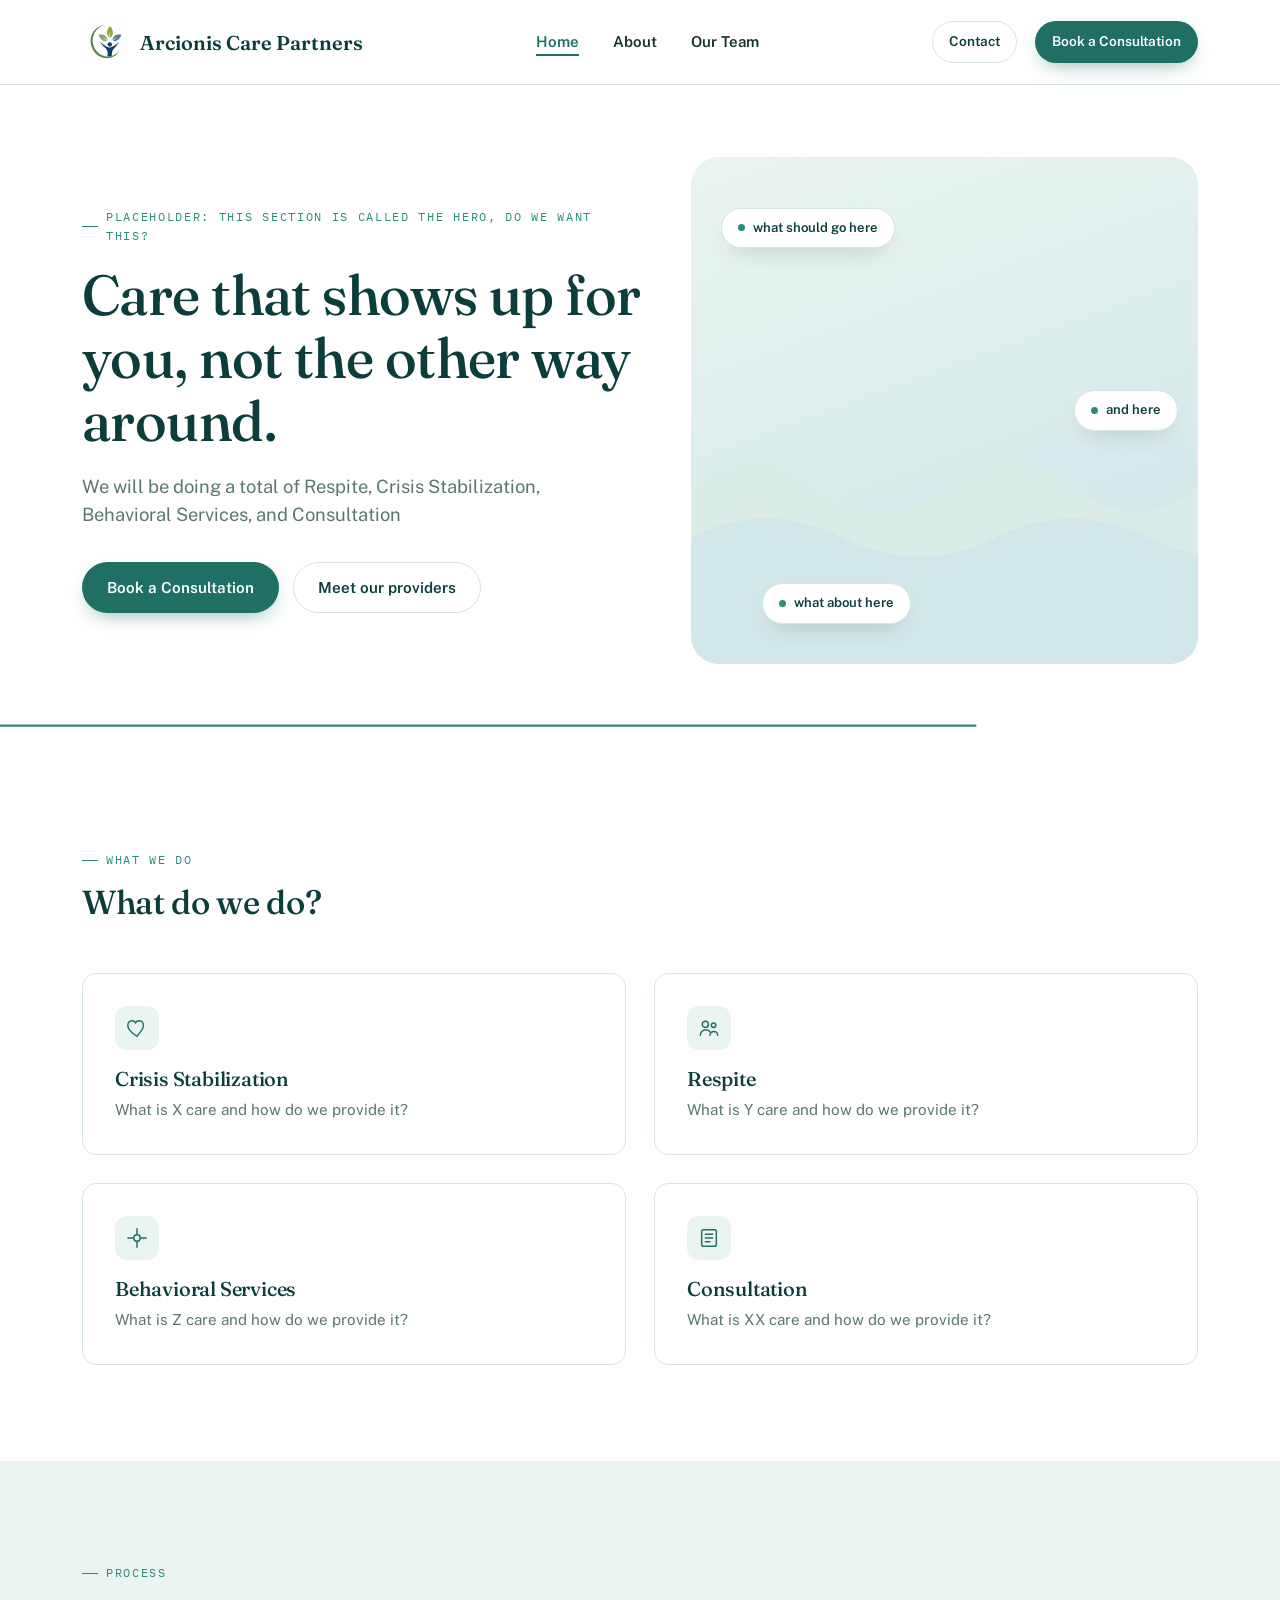
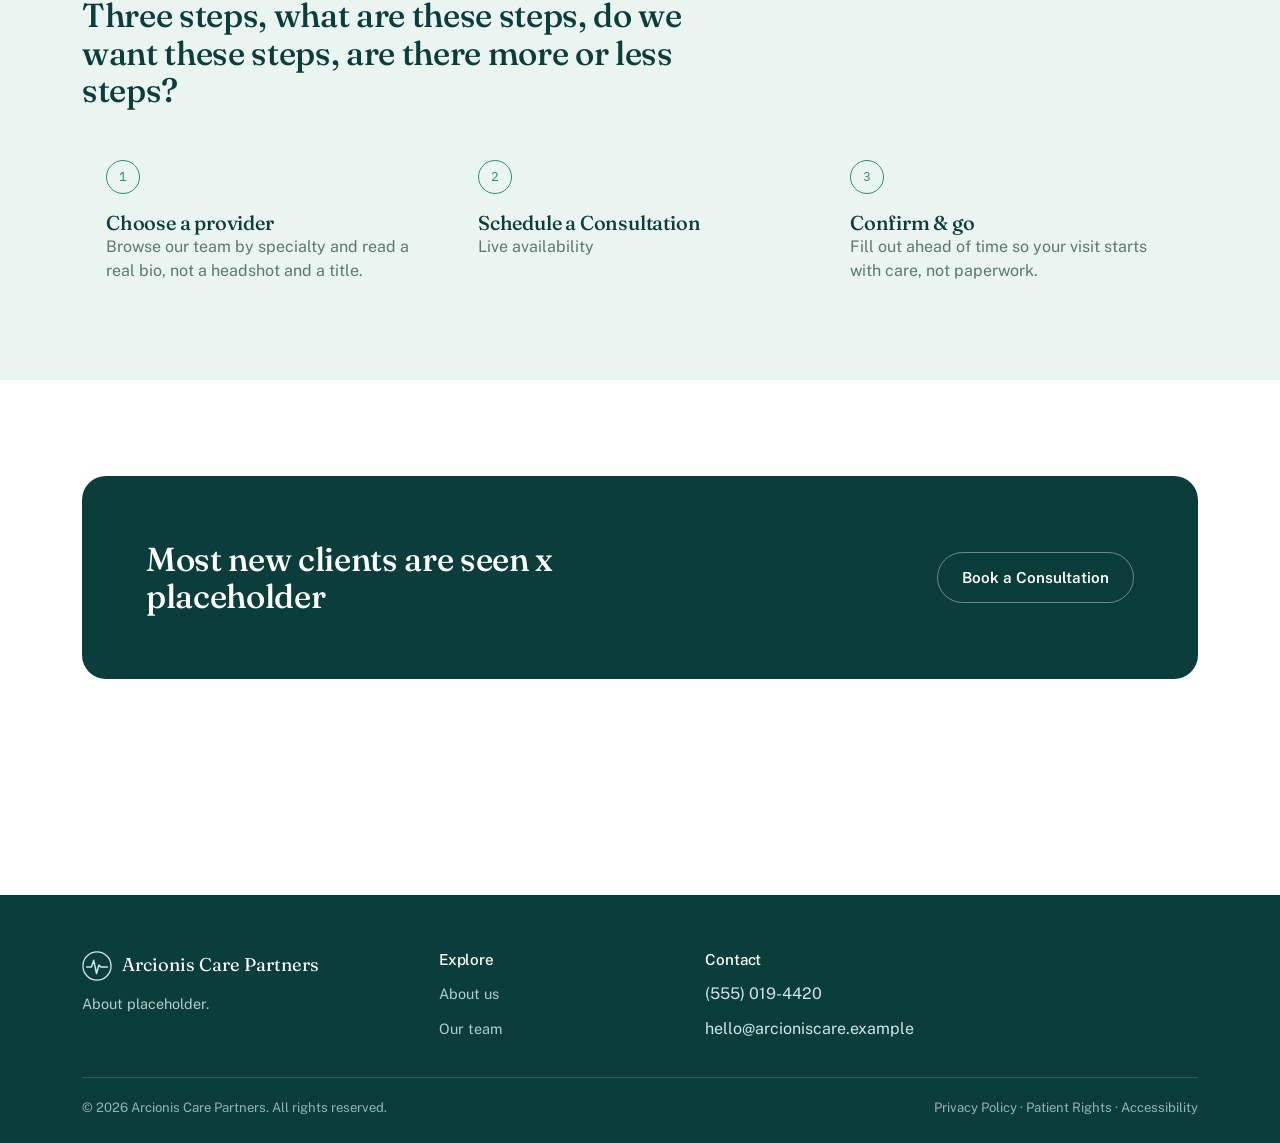
==== index.html @ d5ccbe26 "changed divider and hero art" ====
<!DOCTYPE html>
<html lang="en">
<head>
<meta charset="UTF-8">
<meta name="viewport" content="width=device-width, initial-scale=1.0">
<title>Arcionis Care Partners — Care that shows up for you</title>
<link rel="stylesheet" href="styles.css">
</head>
<body>

<header class="site-header">
  <nav class="nav">
    <a href="index.html" class="brand">
      <img src="logo.svg" alt="Arcionis Care Partners" class="brand-mark" style="width: 48px; height: 48px;">
      Arcionis Care Partners
    </a>
    <ul class="nav-links">
      <li><a href="index.html" class="active">Home</a></li>
      <li><a href="about.html">About</a></li>
      <li><a href="team.html">Our Team</a></li>
    </ul>
    <div class="nav-cta">
      <a href="contact.html" class="btn btn-ghost btn-sm">Contact</a>
      <a href="contact.html" class="btn btn-primary btn-sm">Book a Consultation</a>
      <button class="nav-toggle" aria-label="Toggle menu"><span></span><span></span><span></span></button>
    </div>
  </nav>
</header>

<main>

  <!-- HERO -->
  <section class="hero">
    <div class="wrap hero-grid">
      <div>
        <span class="eyebrow">placeholder: this section is called the hero, do we want this?</span>
        <h1>Care that shows up for you, not the other way around.</h1>
        <p class="lede">We will be doing a total of Respite, Crisis Stabilization, Behavioral Services, and Consultation
</p>
        <div class="hero-cta">
          <a href="contact.html" class="btn btn-primary">Book a Consultation</a>
          <a href="team.html" class="btn btn-ghost">Meet our providers</a>
        </div>
      </div>
      <div class="hero-art">
        <svg viewBox="0 0 400 400" xmlns="http://www.w3.org/2000/svg">
          
          <path d="M0 260 Q 50 220 100 260 T 200 260 T 300 260 T 400 260 V400 H0 Z" fill="#DDEEE9" opacity="0.8"/>
          <path d="M0 300 Q 60 270 120 300 T 240 300 T 360 300 T 480 300 V400 H0 Z" fill="#CFE6EA" opacity="0.7"/>
          <path d="M20 170 H90 L110 120 L150 220 L175 150 L195 170 H260" fill="none" stroke="url(#waveGrad)" stroke-width="4" stroke-linecap="round" stroke-linejoin="round"/>

        </svg>
        <div class="chip chip-1"><span class="dot"></span>what should go here</div>
        <div class="chip chip-2"><span class="dot"></span>and here</div>
        <div class="chip chip-3"><span class="dot"></span>what about here</div>
      </div>
    </div>
  </section>

  <svg class="vital-divider" viewBox="0 0 1180 40" preserveAspectRatio="none">
    <path d="M0 20 H1180" fill="none" stroke="currentColor" stroke-width="2"/>
  </svg>

  <!-- SERVICES -->
  <section>
    <div class="wrap">
      <div class="section-head">
        <span class="eyebrow">What we do</span>
        <h2>What do we do?</h2>
      </div>
      <div class="grid-2">
        <div class="card">
          <div class="card-icon">
            <svg width="22" height="22" viewBox="0 0 24 24" fill="none"><path d="M12 21s-7-4.5-9.5-9C1 8 2.5 4 6.5 4c2 0 3.3 1 4 2.2C11.2 5 12.5 4 14.5 4 18.5 4 20 8 18.5 12 16 16.5 12 21 12 21z" stroke="#1F6F64" stroke-width="1.6" fill="none"/></svg>
          </div>
          <h3>Crisis Stabilization</h3>
          <p>What is X care and how do we provide it?</p>
        </div>
        <div class="card">
          <div class="card-icon">
            <svg width="22" height="22" viewBox="0 0 24 24" fill="none"><circle cx="8" cy="8" r="3.4" stroke="#1F6F64" stroke-width="1.6"/><circle cx="17" cy="9" r="2.4" stroke="#1F6F64" stroke-width="1.6"/><path d="M2.5 20c0-3.3 2.6-6 6-6 2 0 3.7 1 4.8 2.5M13 20c0-2.4 1.9-4.3 4.3-4.3s4.2 1.9 4.2 4.3" stroke="#1F6F64" stroke-width="1.6" fill="none" stroke-linecap="round"/></svg>
          </div>
          <h3>Respite</h3>
          <p>What is Y care and how do we provide it?</p>
        </div>
        <div class="card">
          <div class="card-icon">
            <svg width="22" height="22" viewBox="0 0 24 24" fill="none"><path d="M12 2v6M12 16v6M2 12h6M16 12h6" stroke="#1F6F64" stroke-width="1.6" stroke-linecap="round"/><circle cx="12" cy="12" r="3.5" stroke="#1F6F64" stroke-width="1.6"/></svg>
          </div>
          <h3>Behavioral Services</h3>
          <p>What is Z care and how do we provide it?</p>
        </div>
        <div class="card">
          <div class="card-icon">
            <svg width="22" height="22" viewBox="0 0 24 24" fill="none"><rect x="4" y="3" width="16" height="18" rx="2" stroke="#1F6F64" stroke-width="1.6"/><path d="M8 8h8M8 12h8M8 16h5" stroke="#1F6F64" stroke-width="1.6" stroke-linecap="round"/></svg>
          </div>
          <h3>Consultation</h3>
          <p>What is XX care and how do we provide it?</p>
        </div>
        
      </div>
    </div>
  </section>

  <!-- PROCESS -->
  <section class="section-mint">
    <div class="wrap">
      <div class="section-head">
        <span class="eyebrow">Process</span>
        <h2>Three steps, what are these steps, do we want these steps, are there more or less steps?</h2>
      </div>
      <div class="steps">
        <div class="step">
          <div class="step-line"></div>
          <div class="step-num">1</div>
          <h3>Choose a provider</h3>
          <p>Browse our team by specialty and read a real bio, not a headshot and a title.</p>
        </div>
        <div class="step">
          <div class="step-line"></div>
          <div class="step-num">2</div>
          <h3>Schedule a Consultation</h3>
          <p>Live availability</p>
        </div>
        <div class="step">
          <div class="step-line"></div>
          <div class="step-num">3</div>
          <h3>Confirm &amp; go</h3>
          <p>Fill out ahead of time so your visit starts with care, not paperwork.</p>
        </div>
      </div>
    </div>
  </section>

  <!-- CTA -->
  <section>
    <div class="wrap">
      <div class="cta-band">
        <h2>Most new clients are seen x placeholder</h2>
        <a href="contact.html" class="btn btn-ghost">Book a Consultation</a>
      </div>
    </div>
  </section>

</main>

<footer class="site-footer">
  <div class="wrap">
    <div class="footer-grid">
      <div>
        <div class="footer-brand">
          <svg class="brand-mark" viewBox="0 0 32 32" fill="none">
            <circle cx="16" cy="16" r="15" stroke="#CFE6EA" stroke-width="1.4"/>
            <path d="M5 17h5l2.5-7 3 14 2.5-9 2 2h7" stroke="#CFE6EA" stroke-width="1.6" fill="none" stroke-linecap="round" stroke-linejoin="round"/>
          </svg>
          Arcionis Care Partners
        </div>
        <p>About placeholder.</p>
      </div>
      <div>
        <h4>Explore</h4>
        <ul>
          <li><a href="about.html">About us</a></li>
          <li><a href="team.html">Our team</a></li>

        </ul>
      </div>
      
      <div>
        <h4>Contact</h4>
        <ul>
          <li>(555) 019-4420</li>
          <li>hello@arcioniscare.example</li>
        </ul>
      </div>
    </div>
    <div class="footer-bottom">
      <span>© 2026 Arcionis Care Partners. All rights reserved.</span>
      <span>Privacy Policy · Patient Rights · Accessibility</span>
    </div>
  </div>
</footer>

<script src="script.js"></script>
</body>
</html>
---- styles.css ----
/* ===========================================================
   Meridian Health — Design System
   Palette: deep teal / sea green / sky blue / mint / white
   Display: Fraunces (warm humanist serif, used sparingly)
   Body: Public Sans
   Utility: IBM Plex Mono (eyebrows, tags, data)
=========================================================== */

@import url('https://fonts.googleapis.com/css2?family=Fraunces:opsz,wght@9..144,400;9..144,500;9..144,600&family=Public+Sans:wght@400;500;600;700&family=IBM+Plex+Mono:wght@500&display=swap');

:root{
  --deep-teal: #0B3D3A;
  --teal: #1F6F64;
  --teal-bright: #2C8C7C;
  --sky: #5FA3B8;
  --sky-pale: #CFE6EA;
  --mint: #EAF4F0;
  --white: #FFFFFF;
  --ink: #15302C;
  --muted: #5C7770;
  --line: #D6E6E1;

  --font-display: 'Fraunces', serif;
  --font-body: 'Public Sans', sans-serif;
  --font-mono: 'IBM Plex Mono', monospace;

  --max-width: 1180px;
  --radius: 14px;
}

*{ box-sizing: border-box; margin: 0; padding: 0; }

html{ scroll-behavior: smooth; }

body{
  font-family: var(--font-body);
  color: var(--ink);
  background: var(--white);
  line-height: 1.55;
  -webkit-font-smoothing: antialiased;
}

img{ max-width: 100%; display: block; }

a{ color: inherit; text-decoration: none; }

.wrap{
  max-width: var(--max-width);
  margin: 0 auto;
  padding: 0 32px;
}

.eyebrow{
  font-family: var(--font-mono);
  font-size: 12px;
  letter-spacing: 0.14em;
  text-transform: uppercase;
  color: var(--teal-bright);
  display: inline-flex;
  align-items: center;
  gap: 8px;
}
.eyebrow::before{
  content: "";
  width: 16px;
  height: 1px;
  background: var(--teal-bright);
}

h1, h2, h3, h4{
  font-family: var(--font-display);
  color: var(--deep-teal);
  font-weight: 500;
  line-height: 1.12;
  letter-spacing: -0.01em;
}

h1{ font-size: clamp(2.4rem, 4.4vw, 3.6rem); font-weight: 500; }
h2{ font-size: clamp(1.7rem, 2.6vw, 2.35rem); }
h3{ font-size: 1.25rem; }

p{ color: var(--muted); }

.lede{
  font-size: 1.15rem;
  color: var(--muted);
  max-width: 46ch;
}

/* ---------- Buttons ---------- */
.btn{
  display: inline-flex;
  align-items: center;
  gap: 8px;
  font-family: var(--font-body);
  font-weight: 600;
  font-size: 0.95rem;
  padding: 13px 24px;
  border-radius: 999px;
  border: 1px solid transparent;
  cursor: pointer;
  transition: transform 0.15s ease, background 0.2s ease, box-shadow 0.2s ease;
}
.btn-primary{
  background: var(--teal);
  color: var(--white);
  box-shadow: 0 8px 20px -8px rgba(31,111,100,0.55);
}
.btn-primary:hover{ background: var(--deep-teal); transform: translateY(-1px); }

.btn-ghost{
  background: transparent;
  border-color: var(--line);
  color: var(--deep-teal);
}
.btn-ghost:hover{ border-color: var(--teal); background: var(--mint); }

.btn-sm{ padding: 9px 16px; font-size: 0.85rem; }

/* ---------- Header / Nav ---------- */
.site-header{
  position: sticky;
  top: 0;
  z-index: 50;
  background: rgba(255,255,255,0.9);
  backdrop-filter: blur(10px);
  border-bottom: 1px solid var(--line);
}
.nav{
  display: flex;
  align-items: center;
  justify-content: space-between;
  padding: 18px 32px;
  max-width: var(--max-width);
  margin: 0 auto;
}
.brand{
  display: flex;
  align-items: center;
  gap: 10px;
  font-family: var(--font-display);
  font-size: 1.25rem;
  color: var(--deep-teal);
  font-weight: 600;
}
.brand-mark{ width: 30px; height: 30px; flex-shrink: 0; }

.nav-links{
  display: flex;
  align-items: center;
  gap: 34px;
  list-style: none;
}
.nav-links a{
  font-size: 0.94rem;
  font-weight: 600;
  color: var(--ink);
  position: relative;
  padding: 4px 0;
}
.nav-links a.active{ color: var(--teal); }
.nav-links a::after{
  content: "";
  position: absolute;
  left: 0; bottom: -2px;
  width: 0; height: 2px;
  background: var(--teal);
  transition: width 0.2s ease;
}
.nav-links a:hover::after, .nav-links a.active::after{ width: 100%; }

.nav-cta{ display: flex; align-items: center; gap: 18px; }

.nav-toggle{
  display: none;
  background: none;
  border: none;
  cursor: pointer;
  padding: 6px;
}
.nav-toggle span{
  display: block;
  width: 22px;
  height: 2px;
  background: var(--deep-teal);
  margin: 5px 0;
}

/* ---------- Footer ---------- */
.site-footer{
  background: var(--deep-teal);
  color: var(--sky-pale);
  padding: 56px 0 24px;
  margin-top: 120px;
}
.footer-grid{
  display: grid;
  grid-template-columns: 1.4fr 1fr 1fr 1fr;
  gap: 40px;
  padding-bottom: 36px;
  border-bottom: 1px solid rgba(255,255,255,0.14);
}
.footer-grid h4{ color: var(--white); font-size: 0.95rem; margin-bottom: 14px; font-family: var(--font-body); }
.footer-grid p, .footer-grid a{ color: var(--sky-pale); font-size: 0.9rem; opacity: 0.85; }
.footer-grid ul{ list-style: none; display: flex; flex-direction: column; gap: 10px; }
.footer-grid a:hover{ opacity: 1; text-decoration: underline; }
.footer-brand{ display: flex; align-items: center; gap: 10px; font-family: var(--font-display); color: var(--white); font-size: 1.15rem; margin-bottom: 12px; }
.footer-bottom{
  display: flex;
  justify-content: space-between;
  padding-top: 20px;
  font-size: 0.82rem;
  opacity: 0.7;
}

/* ---------- Section scaffolding ---------- */
section{ padding: 96px 0; }
.section-mint{ background: var(--mint); }
.section-head{ max-width: 640px; margin-bottom: 52px; }
.section-head h2{ margin-top: 14px; }

/* ---------- Signature: the Vital Line ---------- */
/* A pulse that resolves into a still water wave — the throughline motif */
.vital-divider{ display: block; width: 100%; height: auto; margin: 0; }
.vital-divider path{
  stroke: var(--teal-bright);
  stroke-width: 2;
  fill: none;
  stroke-dasharray: 900;
  stroke-dashoffset: 900;
  animation: draw 2.2s ease forwards;
}
@keyframes draw{ to{ stroke-dashoffset: 0; } }

/* ---------- Hero ---------- */
.hero{
  padding: 72px 0 40px;
  overflow: hidden;
}
.hero-grid{
  display: grid;
  grid-template-columns: 1.05fr 0.95fr;
  gap: 48px;
  align-items: center;
}
.hero h1{ margin: 18px 0 20px; }
.hero-cta{ display: flex; gap: 14px; margin-top: 32px; flex-wrap: wrap; }

.hero-art{
  position: relative;
  aspect-ratio: 1/1;
  border-radius: 28px;
  background: linear-gradient(160deg, var(--mint), var(--sky-pale));
  overflow: hidden;
}
.hero-art svg{ width: 100%; height: 100%; }

.chip{
  position: absolute;
  background: var(--white);
  border: 1px solid var(--line);
  border-radius: 999px;
  padding: 9px 16px;
  font-size: 0.82rem;
  font-weight: 600;
  color: var(--deep-teal);
  box-shadow: 0 10px 24px -12px rgba(11,61,58,0.28);
  display: flex;
  align-items: center;
  gap: 8px;
}
.chip .dot{ width: 7px; height: 7px; border-radius: 50%; background: var(--teal-bright); }
.chip-1{ top: 10%; left: 6%; }
.chip-2{ top: 46%; right: 4%; }
.chip-3{ bottom: 8%; left: 14%; }

/* ---------- Services / feature grid ---------- */
.grid-3{ display: grid; grid-template-columns: repeat(3, 1fr); gap: 28px; }
.grid-2{ display: grid; grid-template-columns: repeat(2, 1fr); gap: 28px; }

.card{
  background: var(--white);
  border: 1px solid var(--line);
  border-radius: var(--radius);
  padding: 32px;
  transition: box-shadow 0.2s ease, transform 0.2s ease;
}
.card:hover{ box-shadow: 0 20px 40px -24px rgba(11,61,58,0.28); transform: translateY(-3px); }
.card-icon{
  width: 44px; height: 44px;
  border-radius: 12px;
  background: var(--mint);
  display: flex; align-items: center; justify-content: center;
  margin-bottom: 18px;
}
.card h3{ margin-bottom: 8px; }
.card p{ font-size: 0.95rem; }

/* ---------- Steps (legitimate sequence: booking flow) ---------- */
.steps{ display: grid; grid-template-columns: repeat(3, 1fr); gap: 0; position: relative; }
.step{ position: relative; padding: 0 24px; }
.step-num{
  font-family: var(--font-mono);
  font-size: 0.82rem;
  color: var(--teal-bright);
  border: 1px solid var(--teal-bright);
  width: 34px; height: 34px;
  border-radius: 50%;
  display: flex; align-items: center; justify-content: center;
  margin-bottom: 18px;
}
.step-line{
  position: absolute;
  top: 17px; left: -50%;
  width: 100%;
  height: 1px;
  background: repeating-linear-gradient(to right, var(--line) 0 6px, transparent 6px 12px);
  z-index: -1;
}
.step:first-child .step-line{ display: none; }

/* ---------- Team / people cards ---------- */
.filter-bar{
  display: flex;
  gap: 10px;
  flex-wrap: wrap;
  margin-bottom: 40px;
}
.filter-btn{
  font-family: var(--font-mono);
  font-size: 0.78rem;
  letter-spacing: 0.04em;
  text-transform: uppercase;
  padding: 9px 16px;
  border-radius: 999px;
  border: 1px solid var(--line);
  background: var(--white);
  color: var(--muted);
  cursor: pointer;
  transition: all 0.15s ease;
}
.filter-btn:hover{ border-color: var(--teal-bright); color: var(--teal); }
.filter-btn.active{ background: var(--teal); border-color: var(--teal); color: var(--white); }

.team-grid{
  display: grid;
  grid-template-columns: repeat(4, 1fr);
  gap: 24px;
}
.person-card{
  background: var(--white);
  border: 1px solid var(--line);
  border-radius: var(--radius);
  overflow: hidden;
  transition: box-shadow 0.2s ease, transform 0.2s ease;
}
.person-card:hover{ box-shadow: 0 20px 40px -24px rgba(11,61,58,0.3); transform: translateY(-3px); }

.avatar-ph{
  aspect-ratio: 4/5;
  display: flex;
  align-items: center;
  justify-content: center;
  font-family: var(--font-display);
  font-size: 2.4rem;
  color: var(--white);
  position: relative;
  overflow: hidden;
}
.avatar-ph svg{ position: absolute; inset: 0; width: 100%; height: 100%; opacity: 0.5; }
.avatar-ph span{ position: relative; z-index: 1; }

.person-info{ padding: 18px 18px 22px; }
.person-info h3{ font-size: 1.02rem; margin-bottom: 2px; }
.person-role{ font-size: 0.86rem; color: var(--teal); font-weight: 600; margin-bottom: 10px; }
.person-tag{
  display: inline-block;
  font-family: var(--font-mono);
  font-size: 0.68rem;
  letter-spacing: 0.05em;
  text-transform: uppercase;
  color: var(--muted);
  background: var(--mint);
  padding: 4px 9px;
  border-radius: 6px;
}

/* ---------- Stats / values ---------- */
.stat-row{ display: flex; gap: 56px; flex-wrap: wrap; }
.stat{ min-width: 130px; }
.stat-num{ font-family: var(--font-display); font-size: 2.4rem; color: var(--deep-teal); }
.stat-label{ font-size: 0.85rem; color: var(--muted); }

.timeline{ display: flex; flex-direction: column; gap: 0; }
.tl-item{
  display: grid;
  grid-template-columns: 100px 1fr;
  gap: 28px;
  padding: 28px 0;
  border-top: 1px solid var(--line);
}
.tl-item:last-child{ border-bottom: 1px solid var(--line); }
.tl-year{ font-family: var(--font-mono); color: var(--teal-bright); font-weight: 500; }

.values-grid{ display: grid; grid-template-columns: repeat(2, 1fr); gap: 20px; }
.value-item{ display: flex; gap: 16px; }
.value-mark{
  font-family: var(--font-display);
  font-size: 1.3rem;
  color: var(--teal-bright);
  flex-shrink: 0;
}

/* ---------- Facility photo placeholder ---------- */
.photo-ph{
  border-radius: var(--radius);
  background: linear-gradient(135deg, var(--sky-pale), var(--mint));
  display: flex;
  align-items: center;
  justify-content: center;
  color: var(--sky);
  font-family: var(--font-mono);
  font-size: 0.8rem;
  letter-spacing: 0.06em;
  text-transform: uppercase;
  min-height: 280px;
  border: 1px dashed var(--sky);
}

/* ---------- CTA band ---------- */
.cta-band{
  background: var(--deep-teal);
  border-radius: 24px;
  padding: 64px;
  display: flex;
  align-items: center;
  justify-content: space-between;
  gap: 40px;
  flex-wrap: wrap;
}
.cta-band h2{ color: var(--white); max-width: 480px; }
.cta-band .btn-ghost{ border-color: rgba(255,255,255,0.4); color: var(--white); }
.cta-band .btn-ghost:hover{ background: rgba(255,255,255,0.1); }

/* ---------- Contact ---------- */
.contact-grid{ display: grid; grid-template-columns: 1fr 1fr; gap: 56px; }
.form-field{ margin-bottom: 20px; }
.form-field label{
  display: block;
  font-size: 0.85rem;
  font-weight: 600;
  color: var(--deep-teal);
  margin-bottom: 7px;
}
.form-field input, .form-field textarea{
  width: 100%;
  padding: 13px 15px;
  border: 1px solid var(--line);
  border-radius: 10px;
  font-family: var(--font-body);
  font-size: 0.95rem;
  color: var(--ink);
  background: var(--white);
  transition: border-color 0.15s ease;
}
.form-field input:focus, .form-field textarea:focus{
  outline: none;
  border-color: var(--teal-bright);
}
.location-card{
  display: flex;
  gap: 16px;
  padding: 22px 0;
  border-top: 1px solid var(--line);
}
.location-card:last-child{ border-bottom: 1px solid var(--line); }
.location-pin{
  width: 38px; height: 38px;
  border-radius: 10px;
  background: var(--mint);
  display: flex; align-items: center; justify-content: center;
  flex-shrink: 0;
}

/* ---------- Focus visibility ---------- */
a:focus-visible, button:focus-visible, input:focus-visible, textarea:focus-visible{
  outline: 2px solid var(--teal-bright);
  outline-offset: 2px;
}

/* ---------- Reduced motion ---------- */
@media (prefers-reduced-motion: reduce){
  html{ scroll-behavior: auto; }
  .vital-divider path{ animation: none; stroke-dashoffset: 0; }
  .card, .person-card, .btn{ transition: none; }
}

/* ---------- Responsive ---------- */
@media (max-width: 980px){
  .hero-grid{ grid-template-columns: 1fr; }
  .hero-art{ order: -1; max-width: 420px; margin: 0 auto; }
  .grid-3, .grid-2, .values-grid{ grid-template-columns: repeat(2, 1fr); }
  .team-grid{ grid-template-columns: repeat(3, 1fr); }
  .steps{ grid-template-columns: 1fr; gap: 32px; }
  .step-line{ display: none; }
  .footer-grid{ grid-template-columns: 1fr 1fr; }
  .contact-grid{ grid-template-columns: 1fr; }
  .cta-band{ padding: 44px 32px; }
}
@media (max-width: 680px){
  .nav-links, .nav-cta .btn-ghost{ display: none; }
  .nav-toggle{ display: block; }
  .grid-3, .grid-2, .values-grid, .team-grid{ grid-template-columns: 1fr 1fr; }
  .tl-item{ grid-template-columns: 70px 1fr; }
  section{ padding: 64px 0; }
  .footer-grid{ grid-template-columns: 1fr; }
  .footer-bottom{ flex-direction: column; gap: 8px; }
}
@media (max-width: 460px){
  .grid-3, .grid-2, .values-grid, .team-grid{ grid-template-columns: 1fr; }
  .wrap{ padding: 0 20px; }
  .cta-band{ flex-direction: column; align-items: flex-start; }
}

/* Mobile nav drawer */
.nav-links.open{
  display: flex;
  position: absolute;
  top: 100%; left: 0; right: 0;
  background: var(--white);
  flex-direction: column;
  padding: 24px 32px;
  border-bottom: 1px solid var(--line);
  gap: 20px;
}
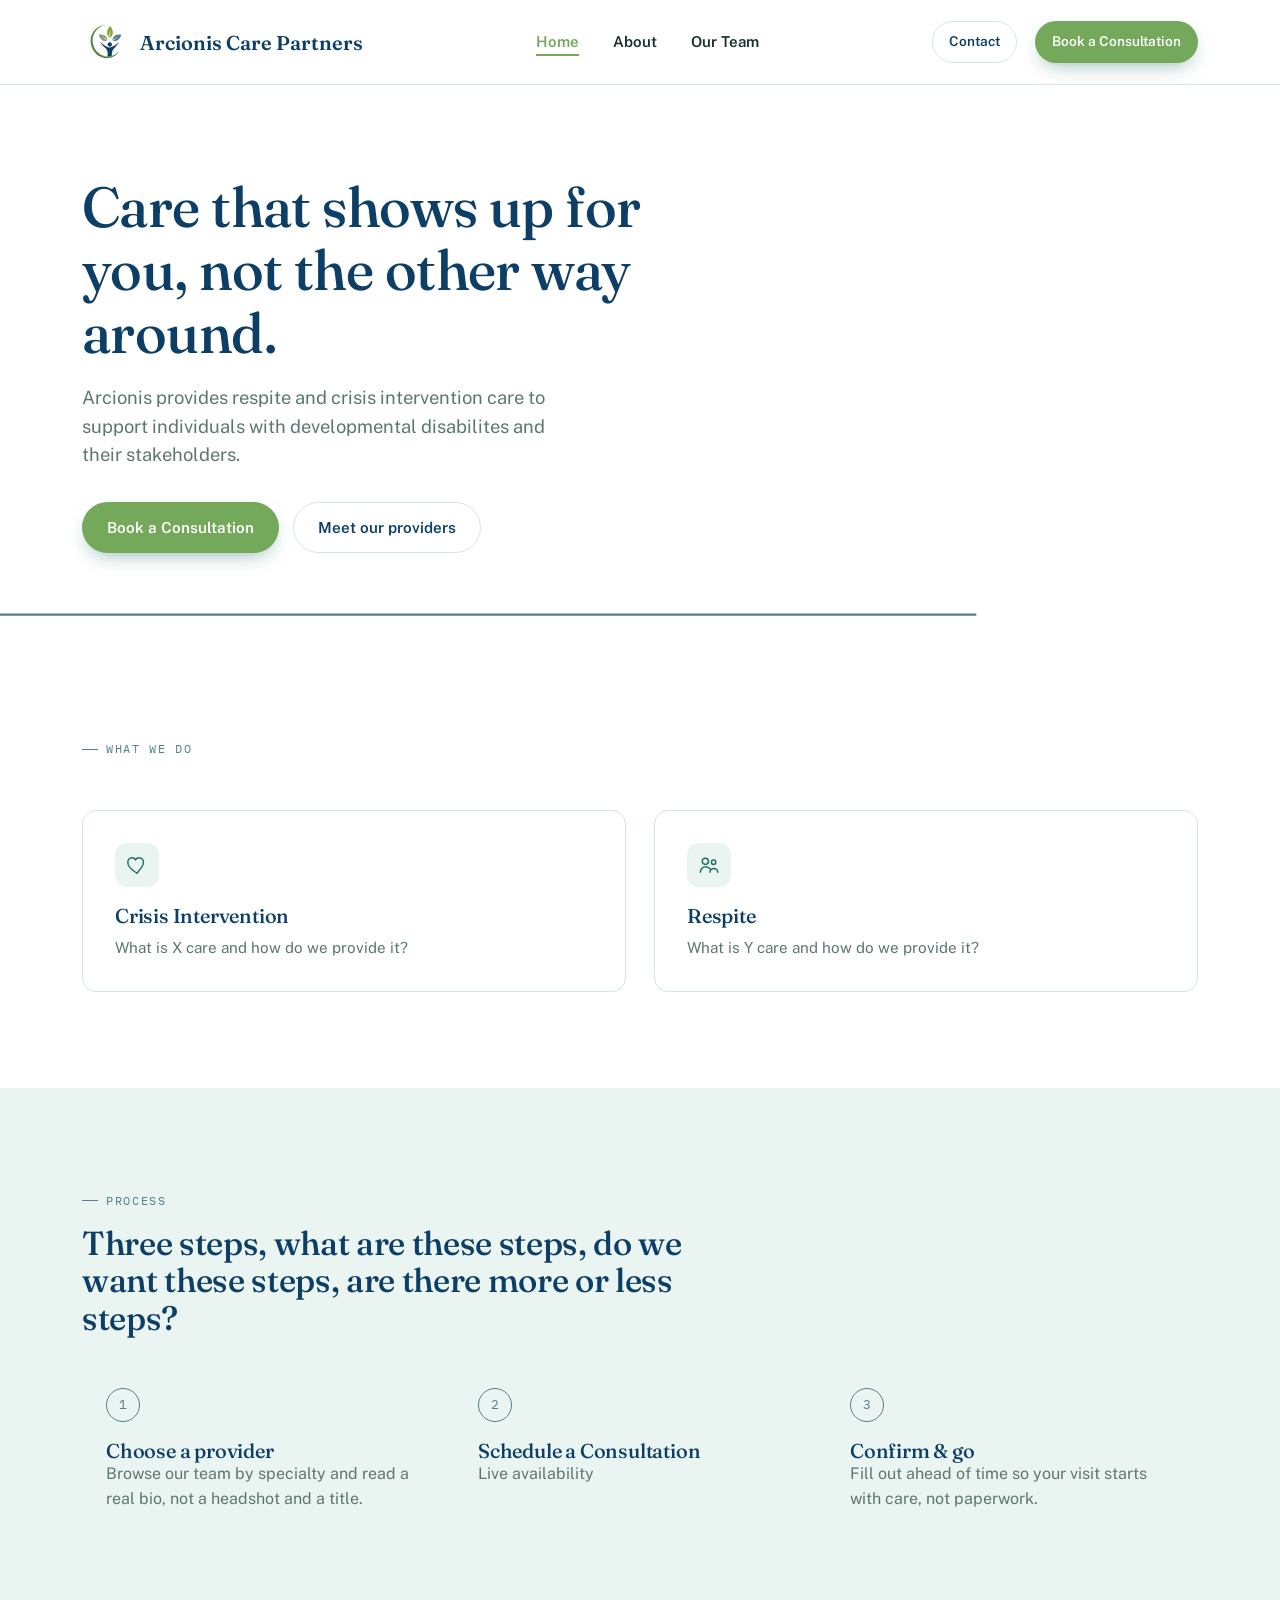
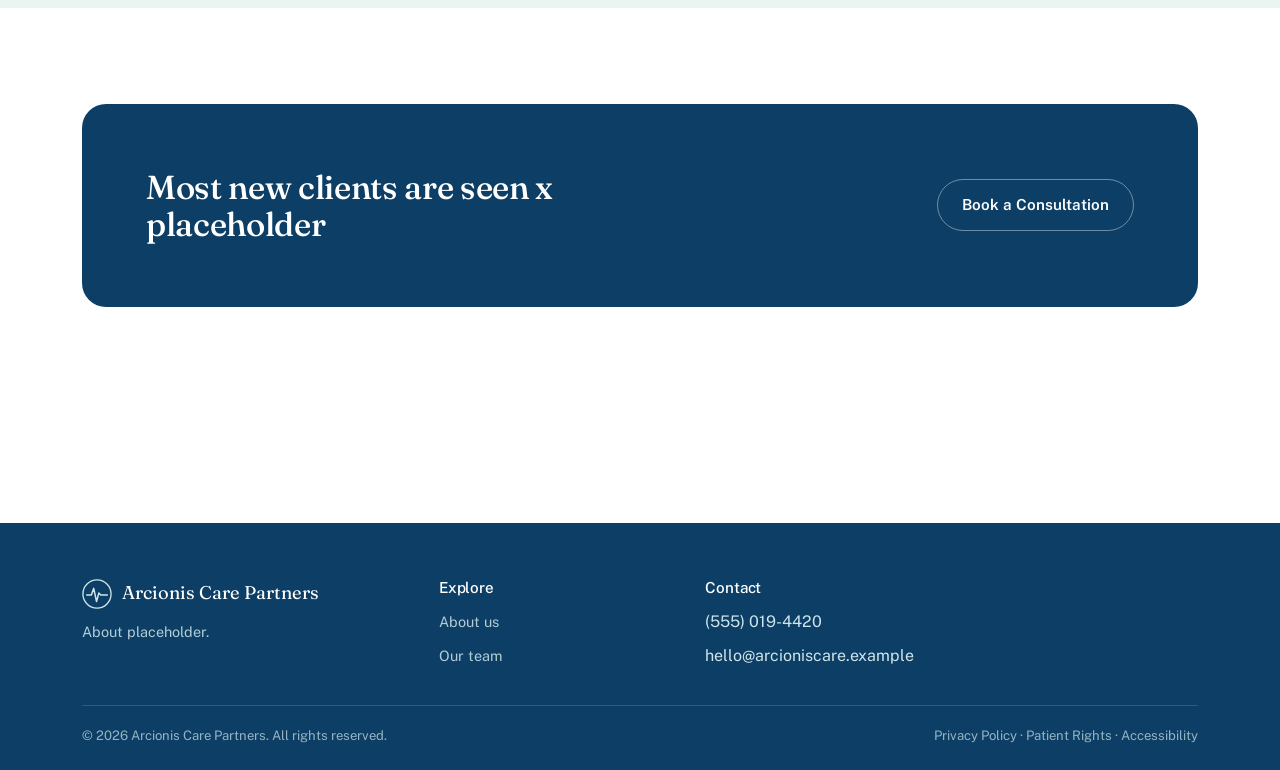
==== commit fa89e750: "some changes" ====
--- a/index.html
+++ b/index.html
@@ -33,26 +33,14 @@
   <section class="hero">
     <div class="wrap hero-grid">
       <div>
-        <span class="eyebrow">placeholder: this section is called the hero, do we want this?</span>
+        
         <h1>Care that shows up for you, not the other way around.</h1>
-        <p class="lede">We will be doing a total of Respite, Crisis Stabilization, Behavioral Services, and Consultation
-</p>
+        <p class="lede">Arcionis provides respite and crisis intervention care to support individuals with developmental disabilites and their stakeholders.</p>
         <div class="hero-cta">
           <a href="contact.html" class="btn btn-primary">Book a Consultation</a>
           <a href="team.html" class="btn btn-ghost">Meet our providers</a>
         </div>
       </div>
-      <div class="hero-art">
-        <svg viewBox="0 0 400 400" xmlns="http://www.w3.org/2000/svg">
-          
-          <path d="M0 260 Q 50 220 100 260 T 200 260 T 300 260 T 400 260 V400 H0 Z" fill="#DDEEE9" opacity="0.8"/>
-          <path d="M0 300 Q 60 270 120 300 T 240 300 T 360 300 T 480 300 V400 H0 Z" fill="#CFE6EA" opacity="0.7"/>
-          <path d="M20 170 H90 L110 120 L150 220 L175 150 L195 170 H260" fill="none" stroke="url(#waveGrad)" stroke-width="4" stroke-linecap="round" stroke-linejoin="round"/>
-
-        </svg>
-        <div class="chip chip-1"><span class="dot"></span>what should go here</div>
-        <div class="chip chip-2"><span class="dot"></span>and here</div>
-        <div class="chip chip-3"><span class="dot"></span>what about here</div>
       </div>
     </div>
   </section>
@@ -66,14 +54,14 @@
     <div class="wrap">
       <div class="section-head">
         <span class="eyebrow">What we do</span>
-        <h2>What do we do?</h2>
+
       </div>
       <div class="grid-2">
         <div class="card">
           <div class="card-icon">
             <svg width="22" height="22" viewBox="0 0 24 24" fill="none"><path d="M12 21s-7-4.5-9.5-9C1 8 2.5 4 6.5 4c2 0 3.3 1 4 2.2C11.2 5 12.5 4 14.5 4 18.5 4 20 8 18.5 12 16 16.5 12 21 12 21z" stroke="#1F6F64" stroke-width="1.6" fill="none"/></svg>
           </div>
-          <h3>Crisis Stabilization</h3>
+          <h3>Crisis Intervention</h3>
           <p>What is X care and how do we provide it?</p>
         </div>
         <div class="card">
@@ -83,20 +71,7 @@
           <h3>Respite</h3>
           <p>What is Y care and how do we provide it?</p>
         </div>
-        <div class="card">
-          <div class="card-icon">
-            <svg width="22" height="22" viewBox="0 0 24 24" fill="none"><path d="M12 2v6M12 16v6M2 12h6M16 12h6" stroke="#1F6F64" stroke-width="1.6" stroke-linecap="round"/><circle cx="12" cy="12" r="3.5" stroke="#1F6F64" stroke-width="1.6"/></svg>
-          </div>
-          <h3>Behavioral Services</h3>
-          <p>What is Z care and how do we provide it?</p>
-        </div>
-        <div class="card">
-          <div class="card-icon">
-            <svg width="22" height="22" viewBox="0 0 24 24" fill="none"><rect x="4" y="3" width="16" height="18" rx="2" stroke="#1F6F64" stroke-width="1.6"/><path d="M8 8h8M8 12h8M8 16h5" stroke="#1F6F64" stroke-width="1.6" stroke-linecap="round"/></svg>
-          </div>
-          <h3>Consultation</h3>
-          <p>What is XX care and how do we provide it?</p>
-        </div>
+        
         
       </div>
     </div>
--- a/styles.css
+++ b/styles.css
@@ -9,9 +9,9 @@
 @import url('https://fonts.googleapis.com/css2?family=Fraunces:opsz,wght@9..144,400;9..144,500;9..144,600&family=Public+Sans:wght@400;500;600;700&family=IBM+Plex+Mono:wght@500&display=swap');
 
 :root{
-  --deep-teal: #0B3D3A;
-  --teal: #1F6F64;
-  --teal-bright: #2C8C7C;
+  --deep-teal: #0D3F66;
+  --teal: #74A85A;
+  --teal-bright: #53808C;
   --sky: #5FA3B8;
   --sky-pale: #CFE6EA;
   --mint: #EAF4F0;
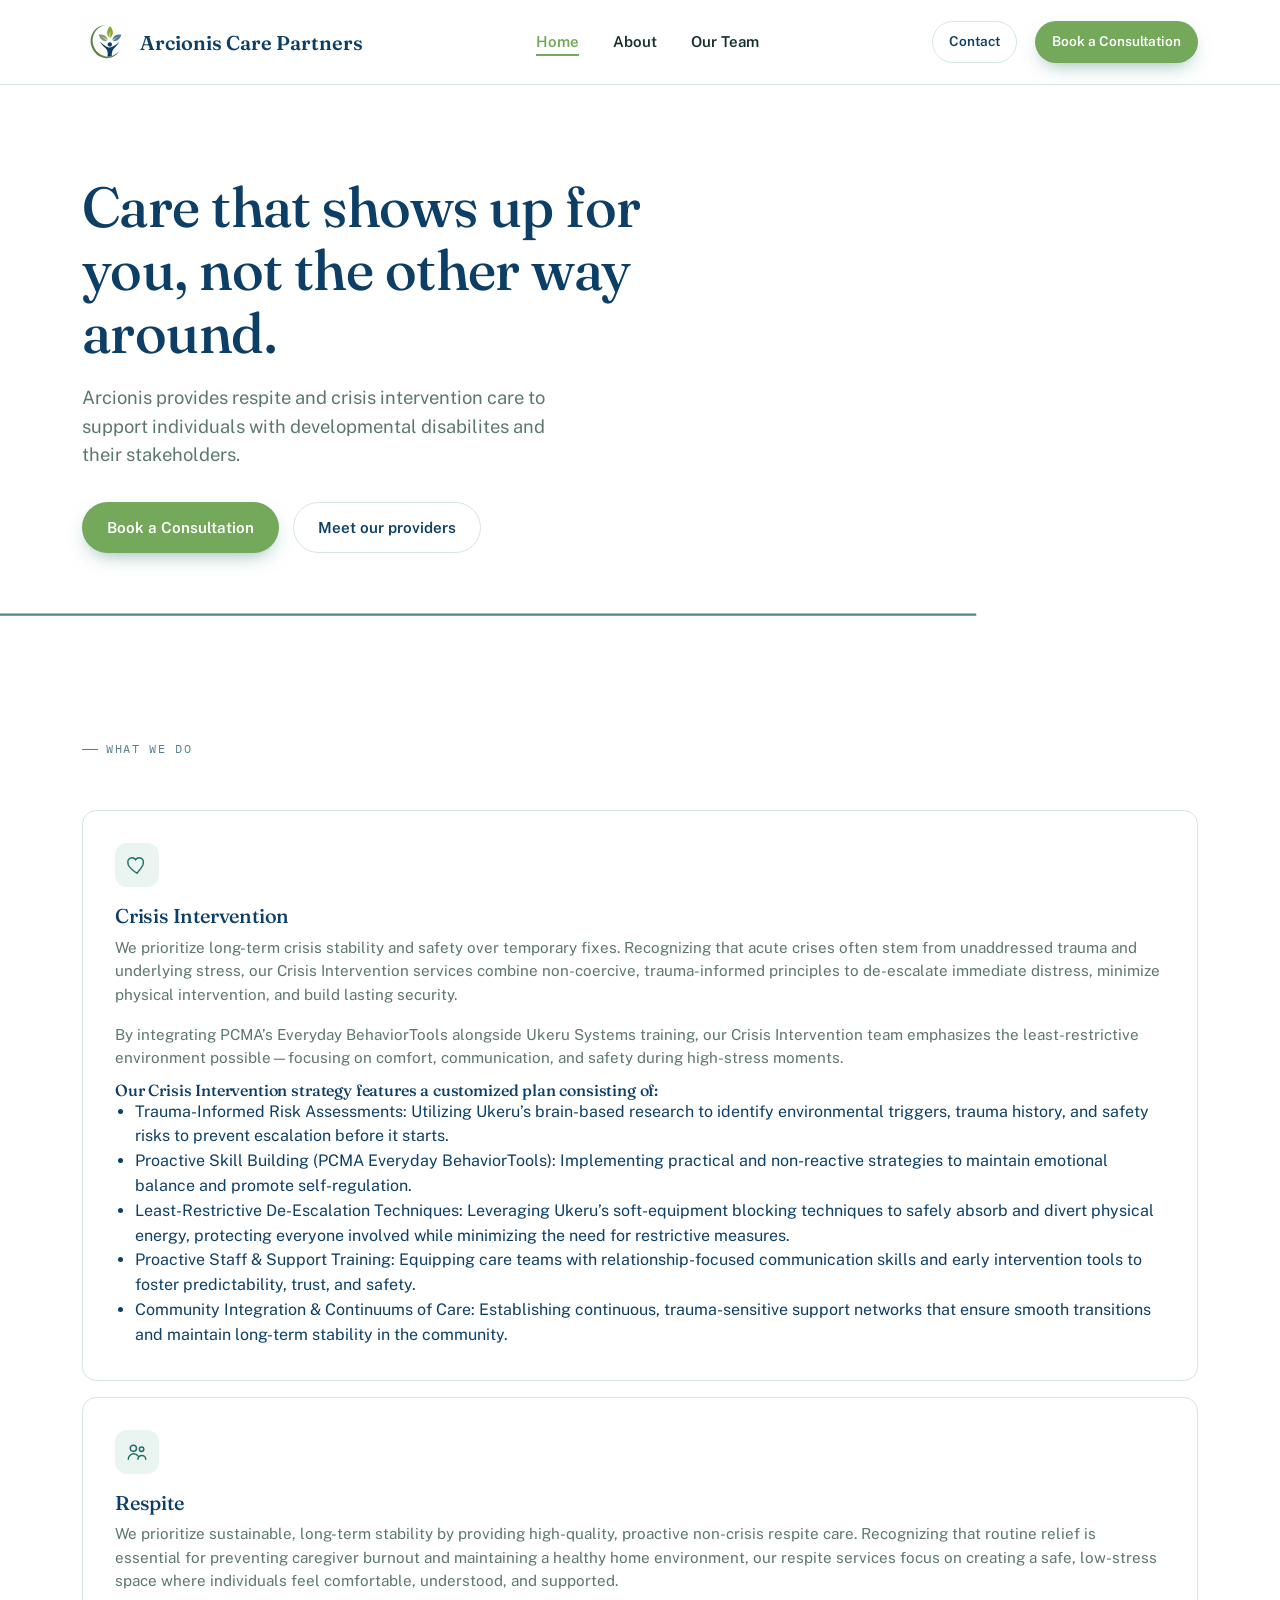
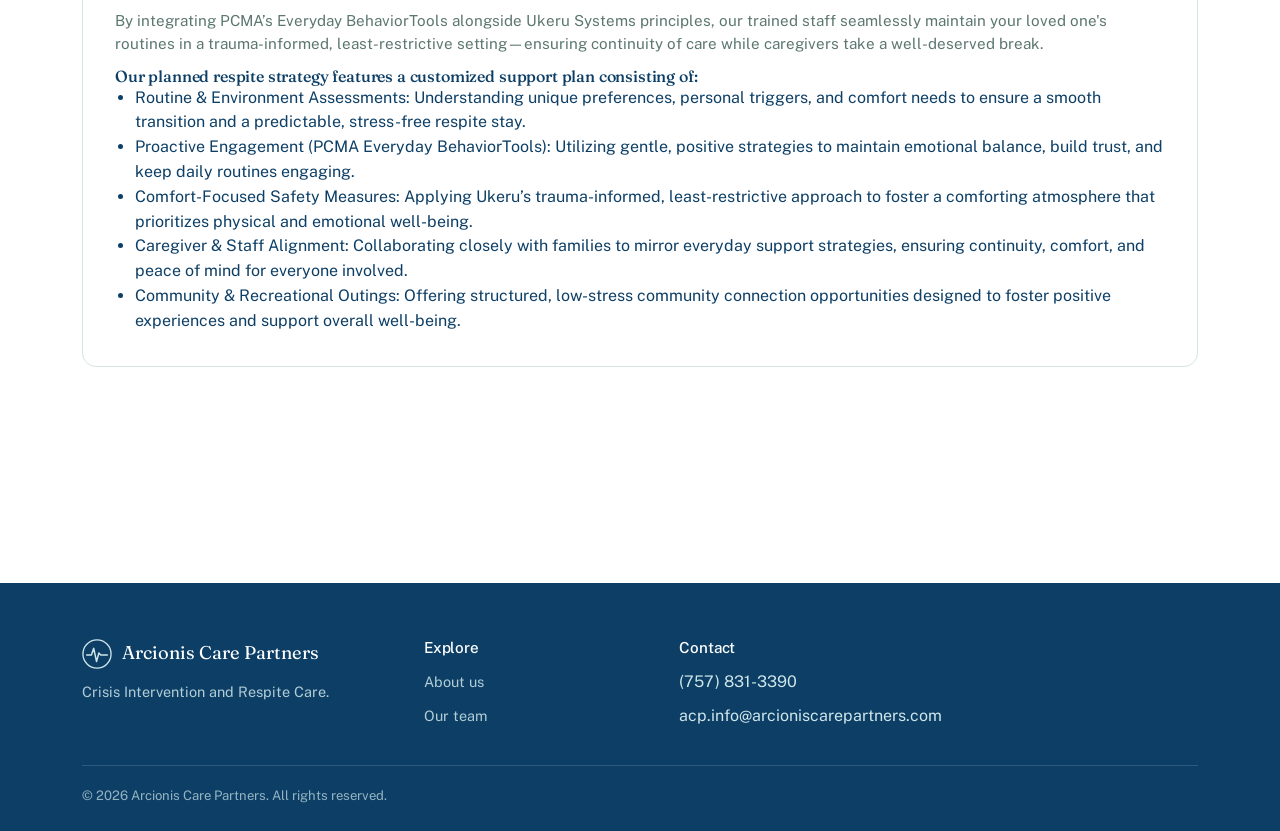
==== commit c498813f: "new changes" ====
--- a/index.html
+++ b/index.html
@@ -56,66 +56,66 @@
         <span class="eyebrow">What we do</span>
 
       </div>
-      <div class="grid-2">
+      <div class="grid-2" style="display: flex; flex-direction: column; gap: 1rem;">
         <div class="card">
           <div class="card-icon">
             <svg width="22" height="22" viewBox="0 0 24 24" fill="none"><path d="M12 21s-7-4.5-9.5-9C1 8 2.5 4 6.5 4c2 0 3.3 1 4 2.2C11.2 5 12.5 4 14.5 4 18.5 4 20 8 18.5 12 16 16.5 12 21 12 21z" stroke="#1F6F64" stroke-width="1.6" fill="none"/></svg>
           </div>
           <h3>Crisis Intervention</h3>
-          <p>What is X care and how do we provide it?</p>
+          <p>We prioritize long-term crisis stability and safety over temporary fixes. Recognizing that acute crises often stem from unaddressed trauma and underlying stress, our Crisis Intervention services combine non-coercive, trauma-informed principles to de-escalate immediate distress, minimize physical intervention, and build lasting security.
+</p>
+
+          <div class="respite-details" style="display: grid; gap: 0.75rem; margin-top: 1rem;">
+            <div class="detail">
+              
+              <p>By integrating PCMA’s Everyday BehaviorTools alongside Ukeru Systems training, our Crisis Intervention team emphasizes the least-restrictive environment possible—focusing on comfort, communication, and safety during high-stress moments.</p>
+            </div>
+            <div class="detail">
+              <h4>Our Crisis Intervention strategy features a customized plan consisting of:</h4>
+              <ul style="padding-left: 1.25rem; margin: 0; color: #0D3F66">
+                <li>Trauma-Informed Risk Assessments: Utilizing Ukeru’s brain-based research to identify environmental triggers, trauma history, and safety risks to prevent escalation before it starts.</li>
+                <li>Proactive Skill Building (PCMA Everyday BehaviorTools): Implementing practical and non-reactive strategies to maintain emotional balance and promote self-regulation.</li>
+                <li>Least-Restrictive De-Escalation Techniques: Leveraging Ukeru’s soft-equipment blocking techniques to safely absorb and divert physical energy, protecting everyone involved while minimizing the need for restrictive measures.</li>
+                <li>Proactive Staff & Support Training: Equipping care teams with relationship-focused communication skills and early intervention tools to foster predictability, trust, and safety.</li>
+                <li>Community Integration & Continuums of Care: Establishing continuous, trauma-sensitive support networks that ensure smooth transitions and maintain long-term stability in the community.</li>
+              </ul>
+            </div>
+          
+          </div>
         </div>
         <div class="card">
           <div class="card-icon">
             <svg width="22" height="22" viewBox="0 0 24 24" fill="none"><circle cx="8" cy="8" r="3.4" stroke="#1F6F64" stroke-width="1.6"/><circle cx="17" cy="9" r="2.4" stroke="#1F6F64" stroke-width="1.6"/><path d="M2.5 20c0-3.3 2.6-6 6-6 2 0 3.7 1 4.8 2.5M13 20c0-2.4 1.9-4.3 4.3-4.3s4.2 1.9 4.2 4.3" stroke="#1F6F64" stroke-width="1.6" fill="none" stroke-linecap="round"/></svg>
           </div>
           <h3>Respite</h3>
-          <p>What is Y care and how do we provide it?</p>
-        </div>
+          <p>We prioritize sustainable, long-term stability by providing high-quality, proactive non-crisis respite care. Recognizing that routine relief is essential for preventing caregiver burnout and maintaining a healthy home environment, our respite services focus on creating a safe, low-stress space where individuals feel comfortable, understood, and supported.</p>
+
+          <div class="respite-details" style="display: grid; gap: 0.75rem; margin-top: 1rem;">
+            <div class="detail">
+              
+              <p>By integrating PCMA’s Everyday BehaviorTools alongside Ukeru Systems principles, our trained staff seamlessly maintain your loved one's routines in a trauma-informed, least-restrictive setting—ensuring continuity of care while caregivers take a well-deserved break.</p>
+            </div>
+            <div class="detail">
+              <h4>Our planned respite strategy features a customized support plan consisting of:</h4>
+              <ul style="padding-left: 1.25rem; margin: 0; color: #0D3F66">
+                <li>Routine & Environment Assessments: Understanding unique preferences, personal triggers, and comfort needs to ensure a smooth transition and a predictable, stress-free respite stay.</li>
+                <li>Proactive Engagement (PCMA Everyday BehaviorTools): Utilizing gentle, positive strategies to maintain emotional balance, build trust, and keep daily routines engaging.</li>
+                <li>Comfort-Focused Safety Measures: Applying Ukeru’s trauma-informed, least-restrictive approach to foster a comforting atmosphere that prioritizes physical and emotional well-being.</li>
+                <li>Caregiver & Staff Alignment: Collaborating closely with families to mirror everyday support strategies, ensuring continuity, comfort, and peace of mind for everyone involved.</li>
+                <li>Community & Recreational Outings: Offering structured, low-stress community connection opportunities designed to foster positive experiences and support overall well-being. </li>
+              </ul>
+            </div>
+          
+          </div>
         
         
       </div>
     </div>
   </section>
 
-  <!-- PROCESS -->
-  <section class="section-mint">
-    <div class="wrap">
-      <div class="section-head">
-        <span class="eyebrow">Process</span>
-        <h2>Three steps, what are these steps, do we want these steps, are there more or less steps?</h2>
-      </div>
-      <div class="steps">
-        <div class="step">
-          <div class="step-line"></div>
-          <div class="step-num">1</div>
-          <h3>Choose a provider</h3>
-          <p>Browse our team by specialty and read a real bio, not a headshot and a title.</p>
-        </div>
-        <div class="step">
-          <div class="step-line"></div>
-          <div class="step-num">2</div>
-          <h3>Schedule a Consultation</h3>
-          <p>Live availability</p>
-        </div>
-        <div class="step">
-          <div class="step-line"></div>
-          <div class="step-num">3</div>
-          <h3>Confirm &amp; go</h3>
-          <p>Fill out ahead of time so your visit starts with care, not paperwork.</p>
-        </div>
-      </div>
-    </div>
-  </section>
 
-  <!-- CTA -->
-  <section>
-    <div class="wrap">
-      <div class="cta-band">
-        <h2>Most new clients are seen x placeholder</h2>
-        <a href="contact.html" class="btn btn-ghost">Book a Consultation</a>
-      </div>
-    </div>
-  </section>
+
+ 
 
 </main>
 
@@ -130,7 +130,7 @@
           </svg>
           Arcionis Care Partners
         </div>
-        <p>About placeholder.</p>
+        <p>Crisis Intervention and Respite Care.</p>
       </div>
       <div>
         <h4>Explore</h4>
@@ -144,14 +144,14 @@
       <div>
         <h4>Contact</h4>
         <ul>
-          <li>(555) 019-4420</li>
-          <li>hello@arcioniscare.example</li>
+          <li>(757) 831-3390</li>
+          <li>acp.info@arcioniscarepartners.com</li>
         </ul>
       </div>
     </div>
     <div class="footer-bottom">
       <span>© 2026 Arcionis Care Partners. All rights reserved.</span>
-      <span>Privacy Policy · Patient Rights · Accessibility</span>
+      <span></span>
     </div>
   </div>
 </footer>
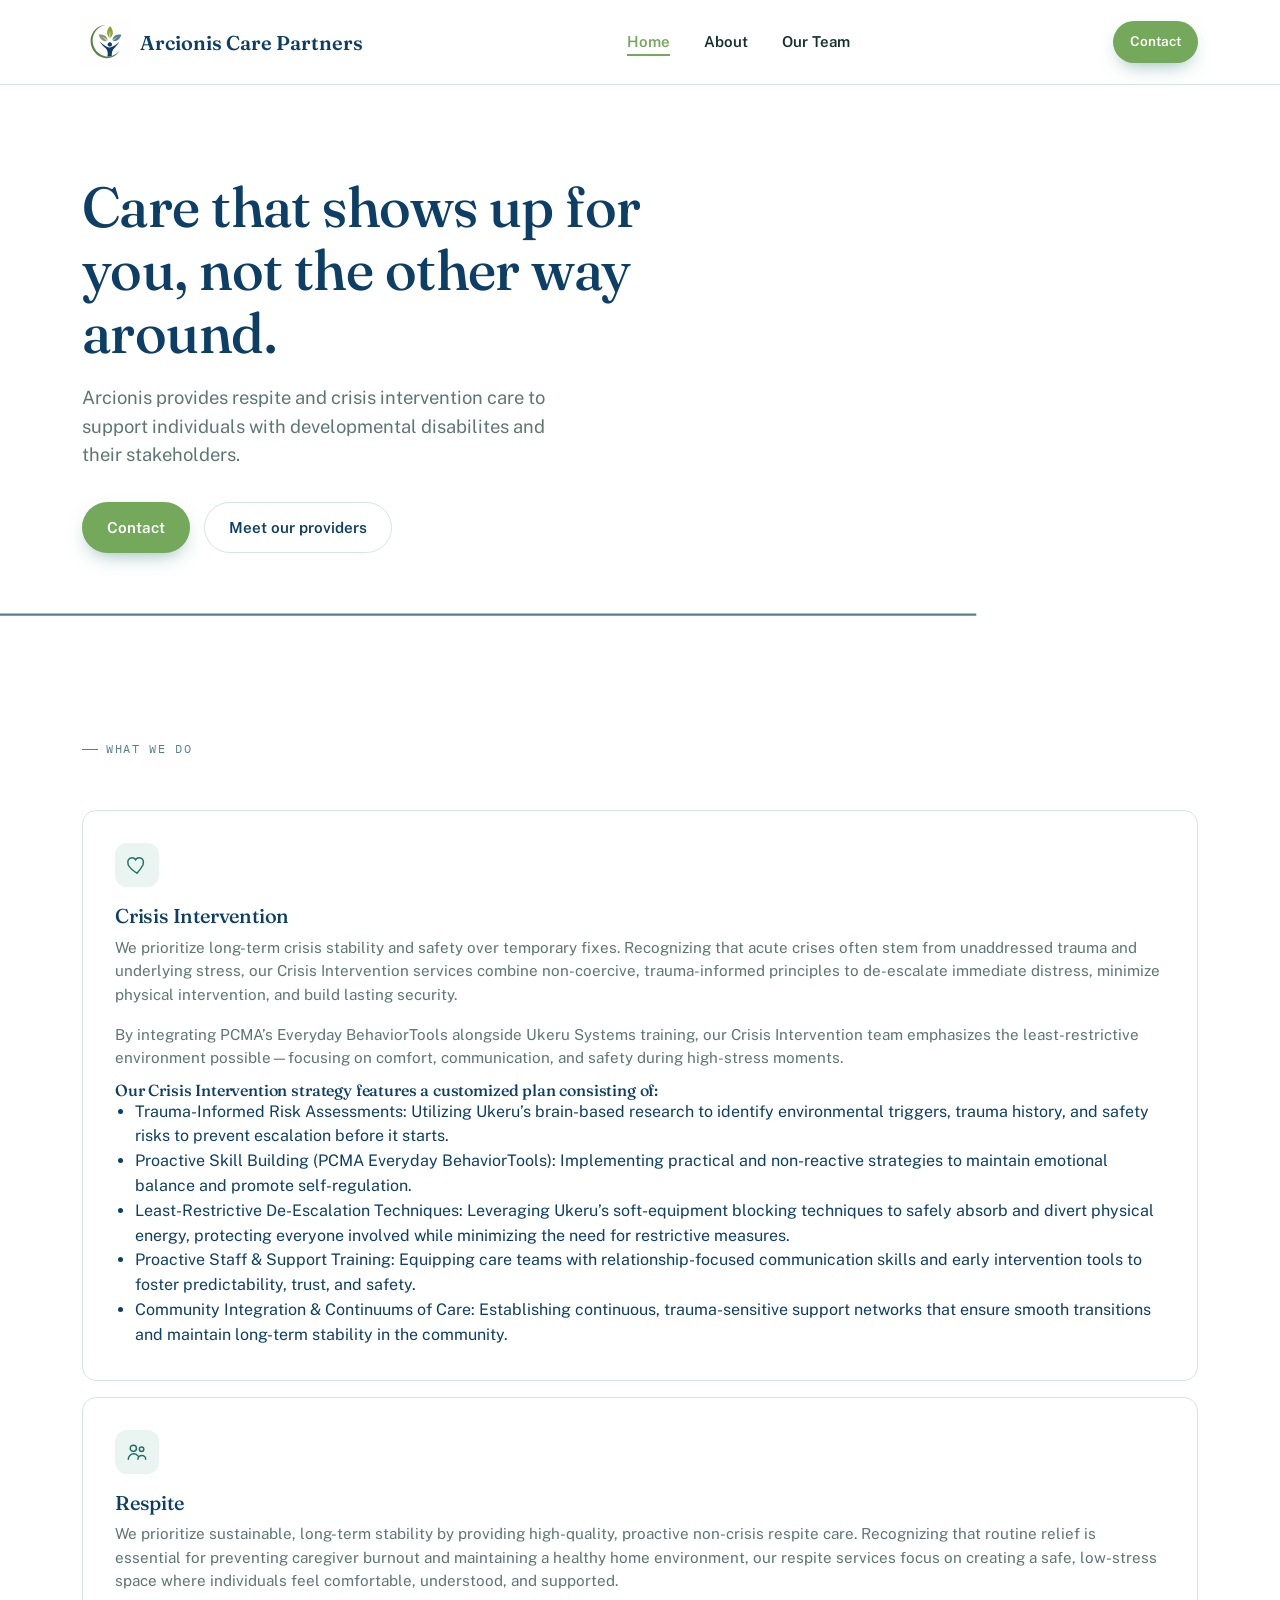
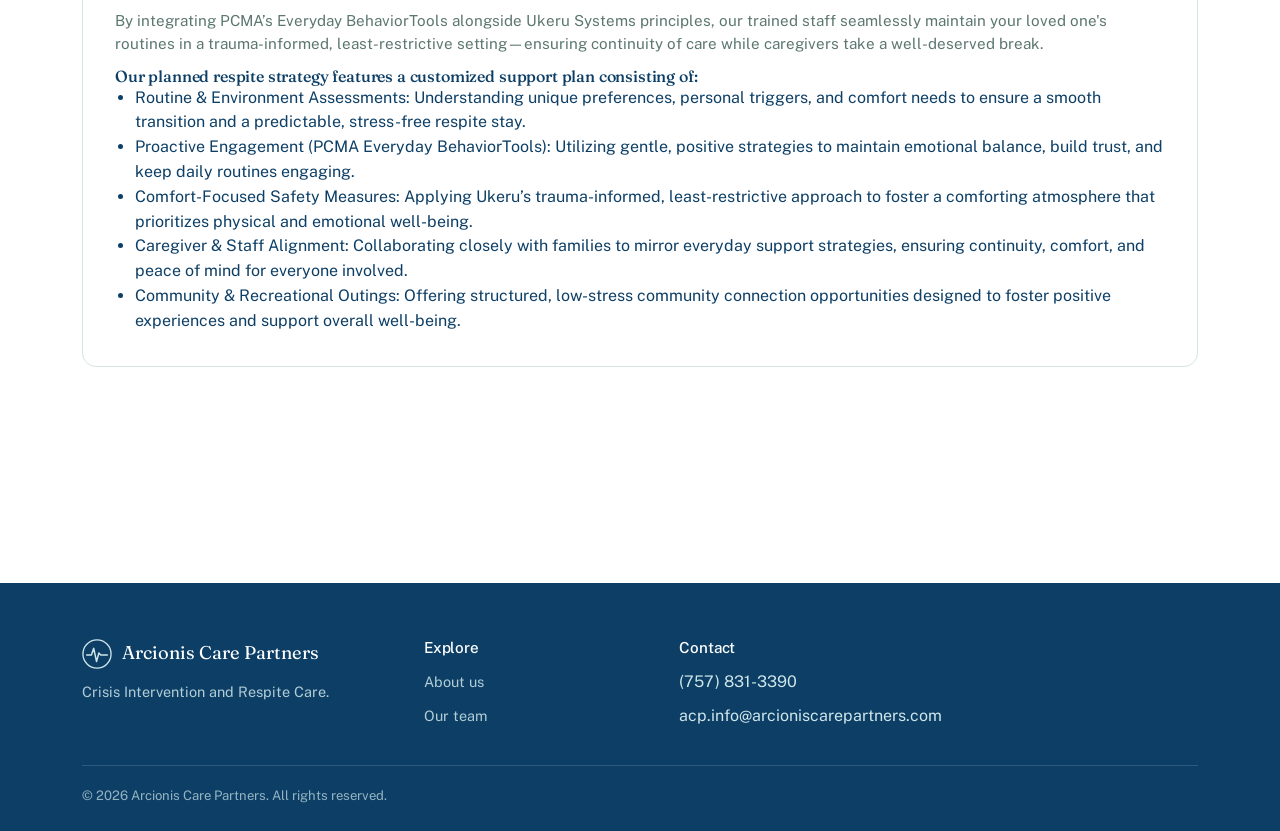
==== commit 8da885b8: "finally" ====
--- a/index.html
+++ b/index.html
@@ -20,8 +20,7 @@
       <li><a href="team.html">Our Team</a></li>
     </ul>
     <div class="nav-cta">
-      <a href="contact.html" class="btn btn-ghost btn-sm">Contact</a>
-      <a href="contact.html" class="btn btn-primary btn-sm">Book a Consultation</a>
+      <a href="contact.html" class="btn btn-primary btn-sm">Contact</a>
       <button class="nav-toggle" aria-label="Toggle menu"><span></span><span></span><span></span></button>
     </div>
   </nav>
@@ -37,7 +36,7 @@
         <h1>Care that shows up for you, not the other way around.</h1>
         <p class="lede">Arcionis provides respite and crisis intervention care to support individuals with developmental disabilites and their stakeholders.</p>
         <div class="hero-cta">
-          <a href="contact.html" class="btn btn-primary">Book a Consultation</a>
+          <a href="contact.html" class="btn btn-primary">Contact</a>
           <a href="team.html" class="btn btn-ghost">Meet our providers</a>
         </div>
       </div>
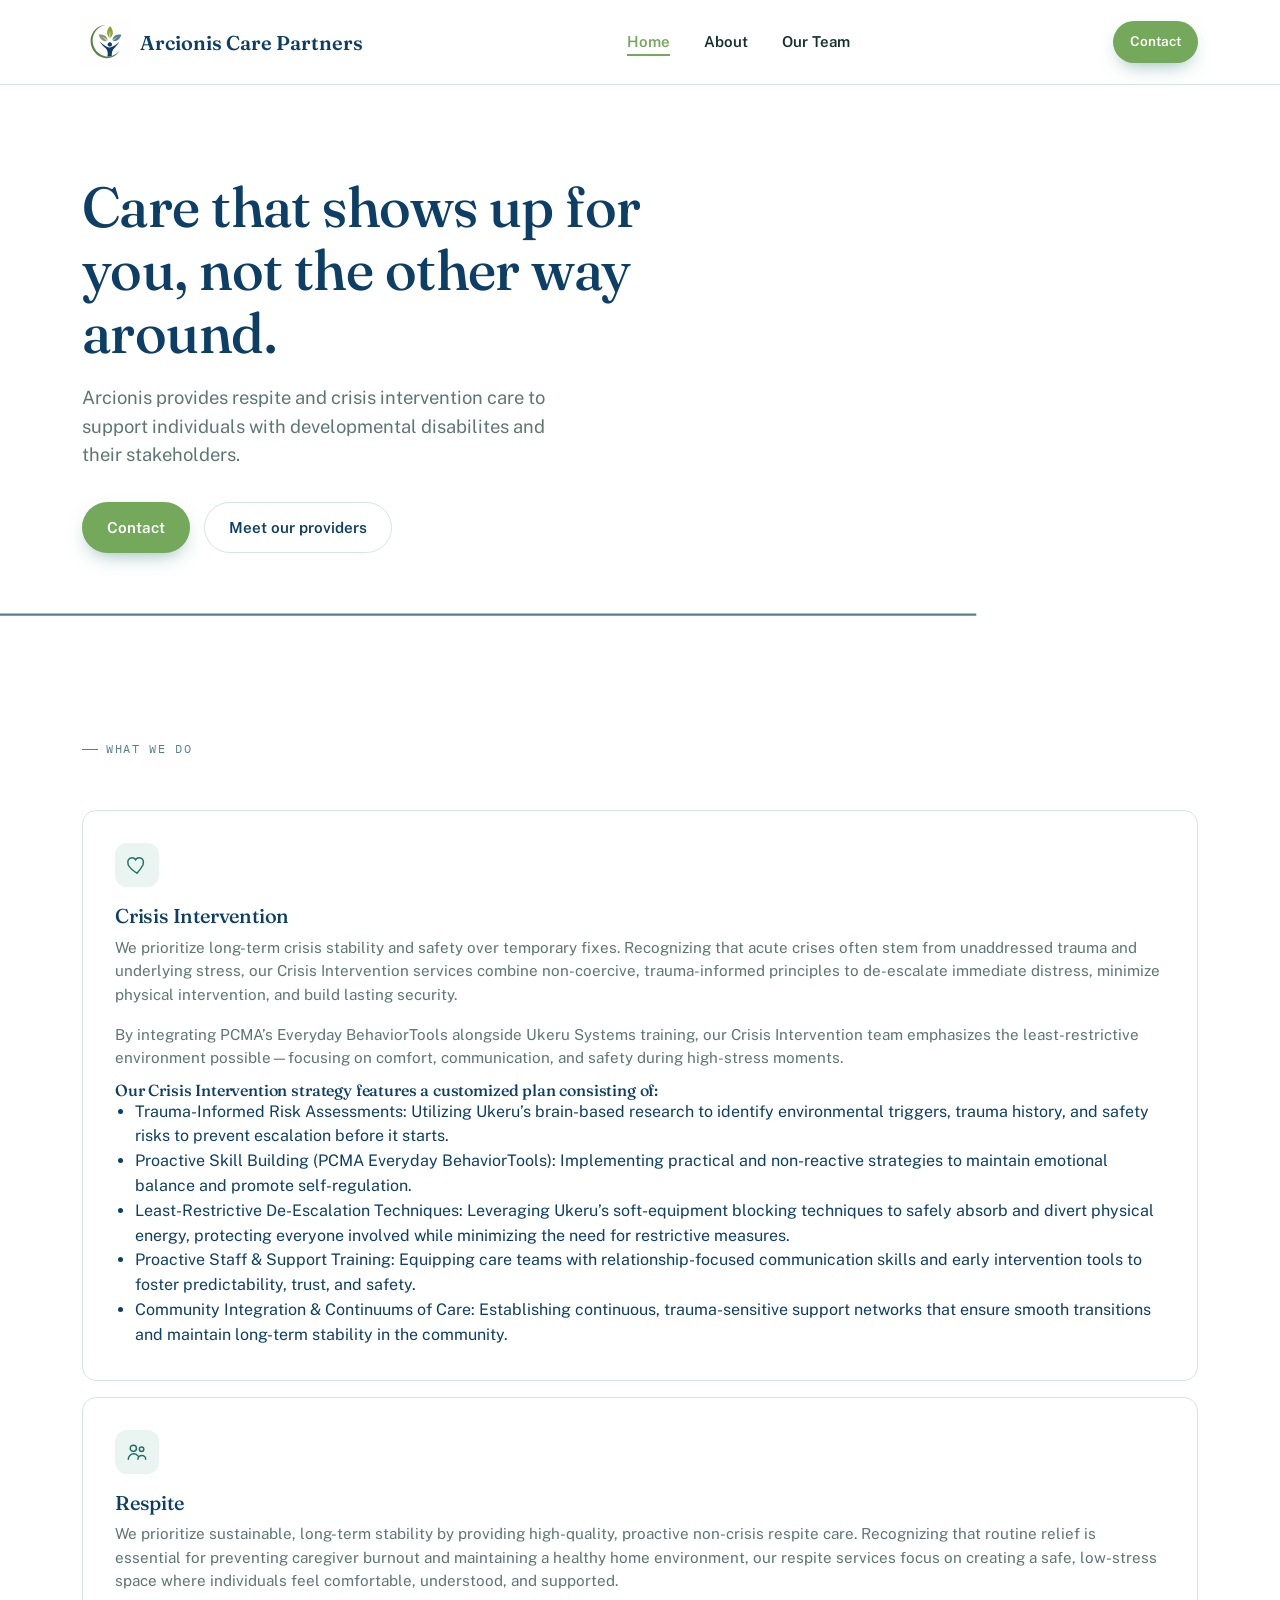
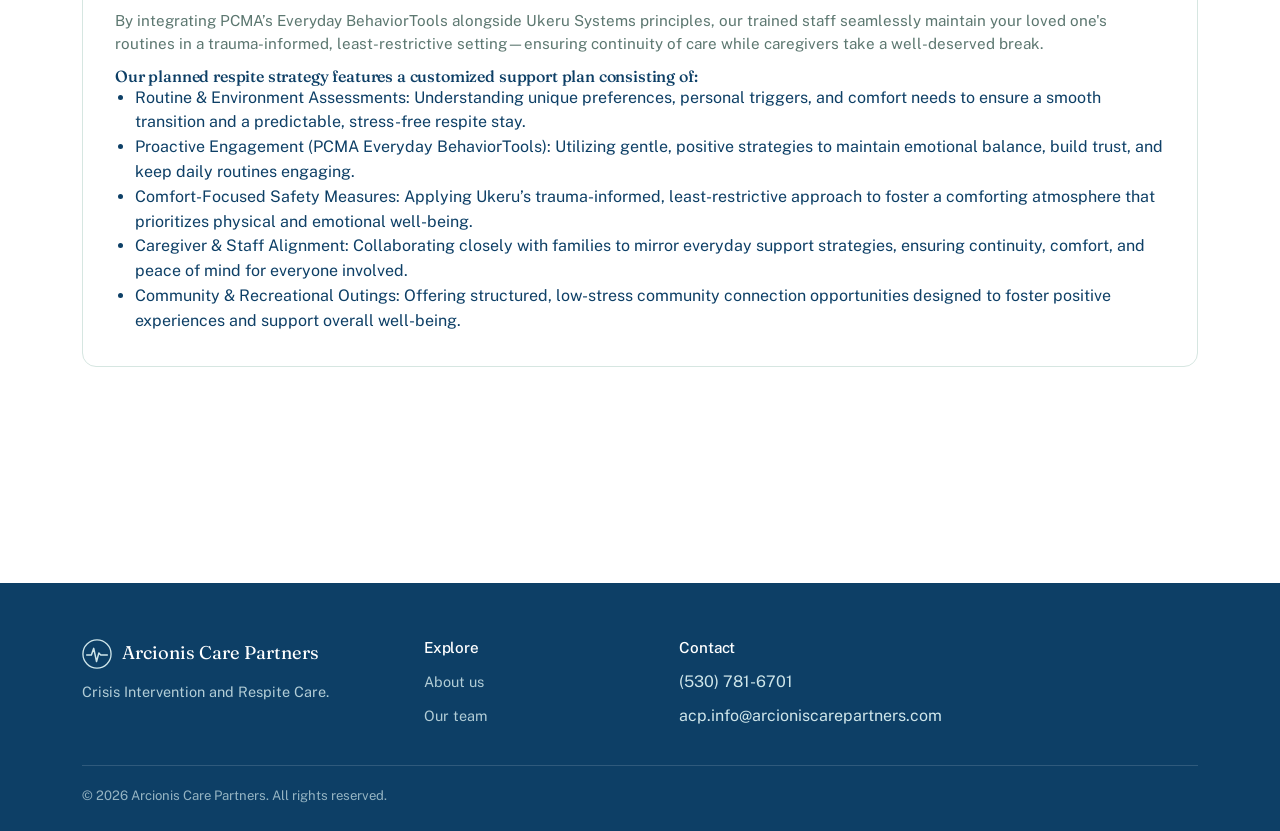
==== commit 58ec559c: "added: Updated contact information and titles on index.html, team.html, and contact.html to reflect " ====
--- a/index.html
+++ b/index.html
@@ -143,7 +143,7 @@
       <div>
         <h4>Contact</h4>
         <ul>
-          <li>(757) 831-3390</li>
+          <li>(530) 781-6701</li>
           <li>acp.info@arcioniscarepartners.com</li>
         </ul>
       </div>
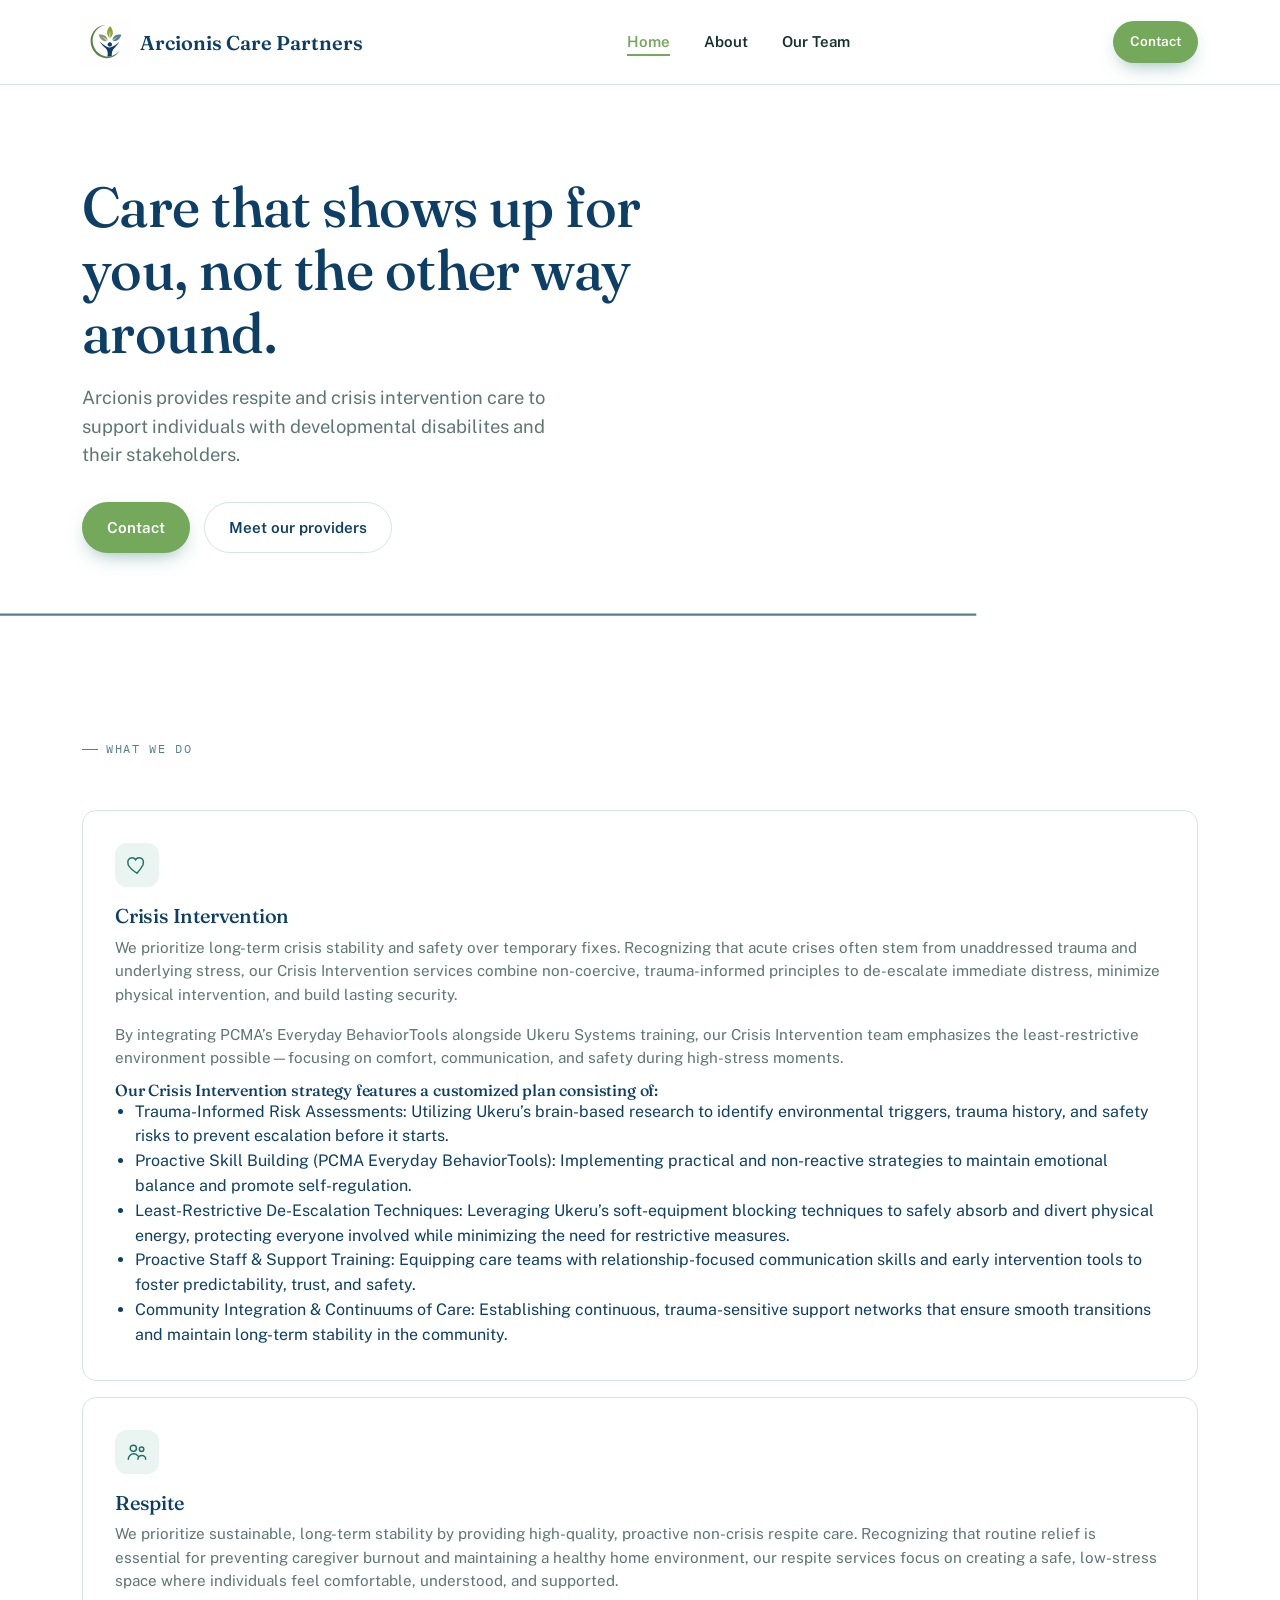
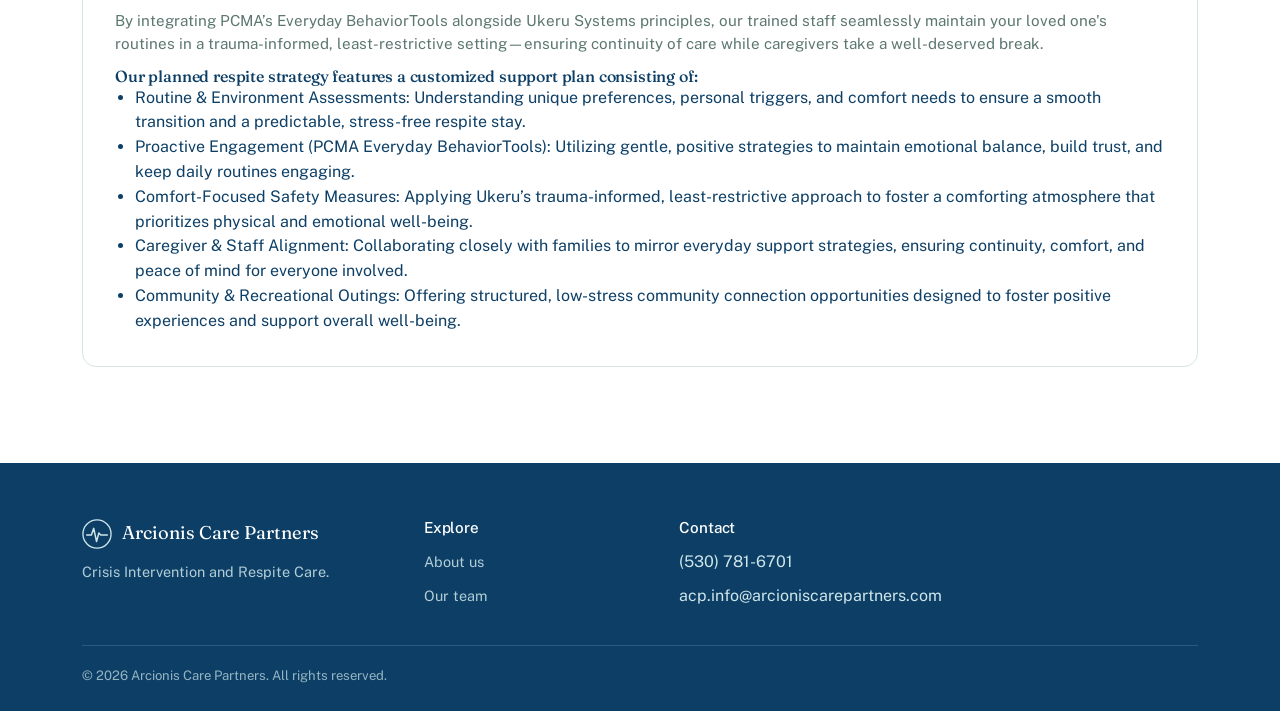
==== commit 5bc7d0b6: "added style to extend footer to bottom of page" ====
--- a/index.html
+++ b/index.html
@@ -4,7 +4,28 @@
 <meta charset="UTF-8">
 <meta name="viewport" content="width=device-width, initial-scale=1.0">
 <title>Arcionis Care Partners — Care that shows up for you</title>
+<link rel="icon" type="image/svg+xml" href="./logo.svg?v=1">
+<link rel="shortcut icon" href="./logo.svg?v=1" type="image/svg+xml">
 <link rel="stylesheet" href="styles.css">
+<style>
+  html, body {
+    min-height: 100%;
+    height: 100%;
+  }
+  body {
+    min-height: 100vh;
+    display: flex;
+    flex-direction: column;
+    margin: 0;
+  }
+  main {
+    flex: 1;
+  }
+  .site-footer {
+    margin-top: auto;
+    width: 100%;
+  }
+</style>
 </head>
 <body>
 
@@ -155,6 +176,7 @@
   </div>
 </footer>
 
+
 <script src="script.js"></script>
 </body>
 </html>
